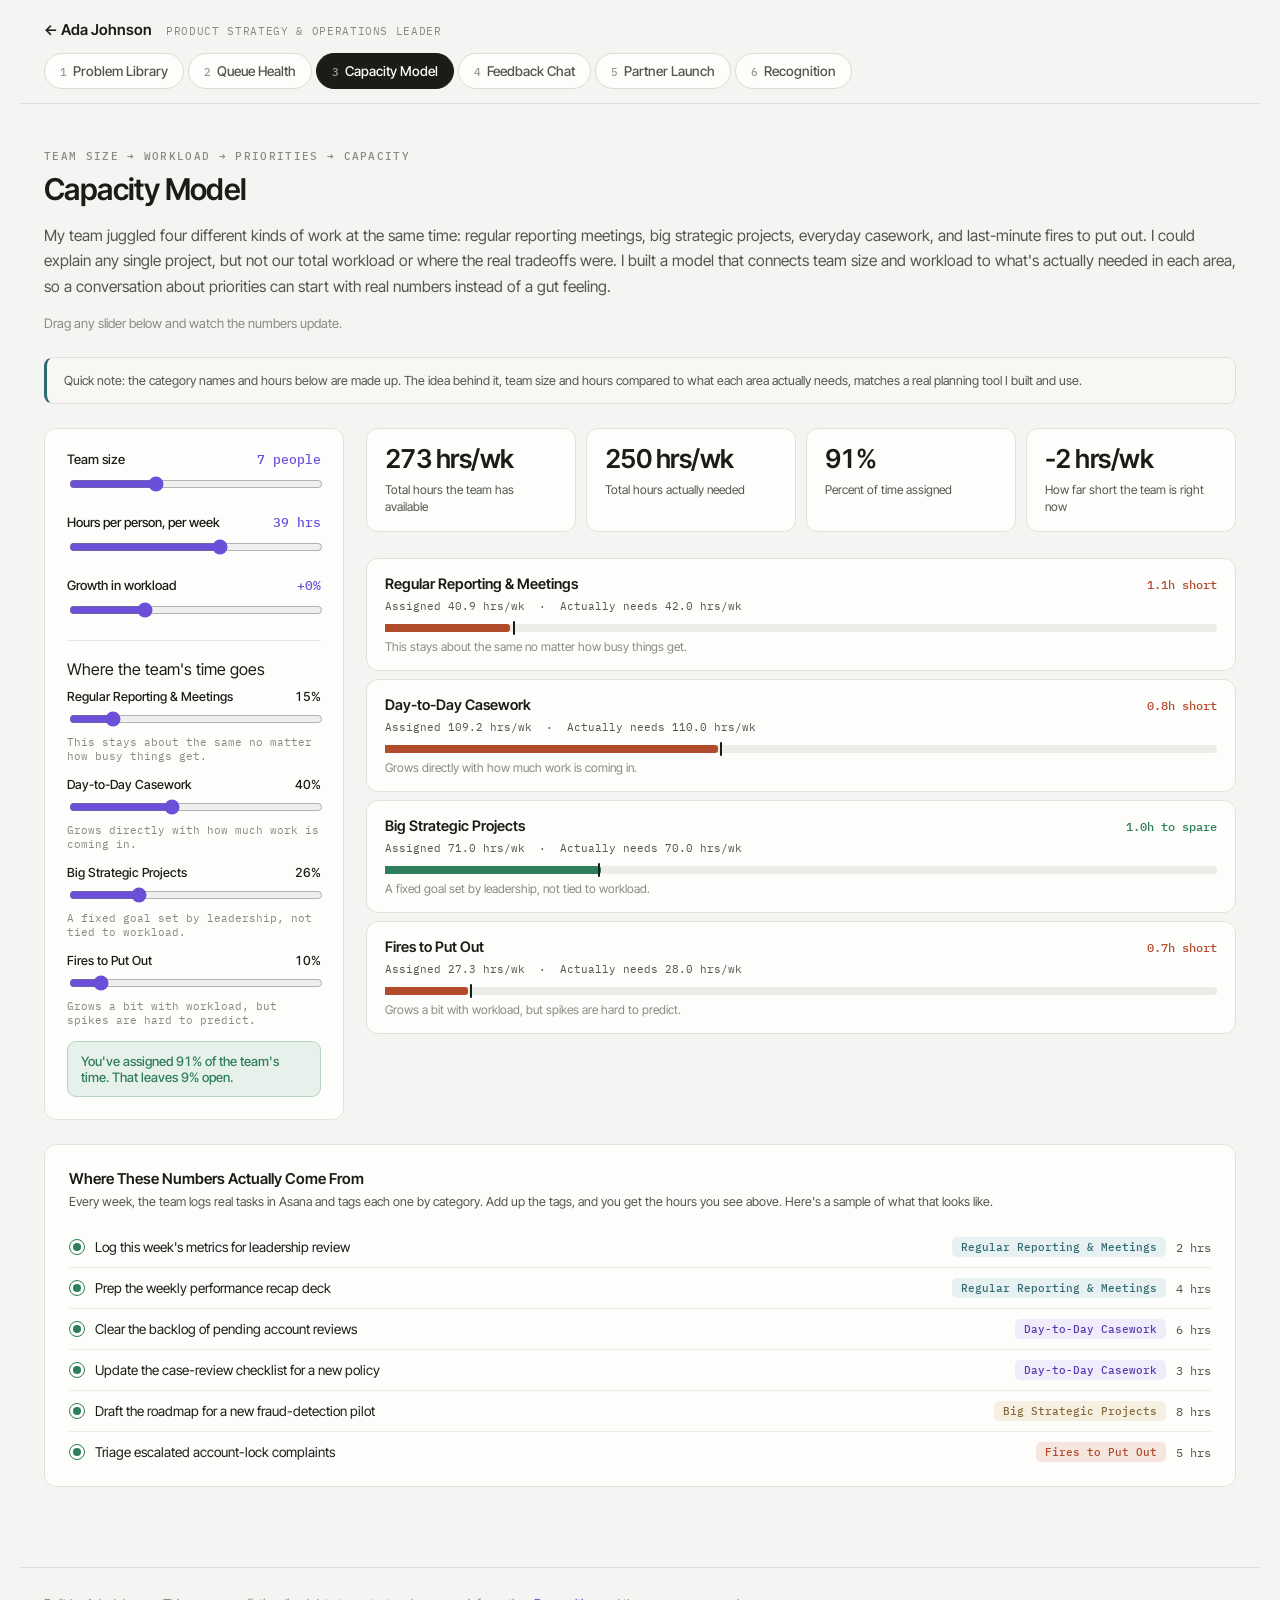
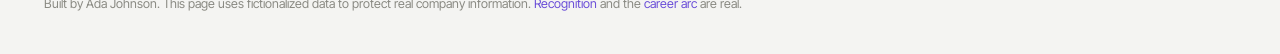
==== capacity-model.html @ f173f303 "Create capacity-model.html" ====
<!DOCTYPE html>
<html lang="en">
<head>
<meta charset="UTF-8" />
<meta name="viewport" content="width=device-width, initial-scale=1.0" />
<title>Ada Johnson: Capacity Model</title>
<link rel="stylesheet" href="css/styles.css" />
</head>
<body>

<div class="standalone-header">
  <a href="index.html" class="standalone-back">← Ada Johnson</a>
  <span class="standalone-role">Product Strategy &amp; Operations Leader</span>
</div>
<nav class="tabs">
  <a class="tab-btn" href="problem-library.html"><span class="tab-num">1</span>Problem Library</a>
  <a class="tab-btn" href="queue-health.html"><span class="tab-num">2</span>Queue Health</a>
  <a class="tab-btn active" href="capacity-model.html"><span class="tab-num">3</span>Capacity Model</a>
  <a class="tab-btn" href="feedback-chat.html"><span class="tab-num">4</span>Feedback Chat</a>
  <a class="tab-btn" href="partner-launch.html"><span class="tab-num">5</span>Partner Launch</a>
  <a class="tab-btn" href="recognition.html"><span class="tab-num">6</span>Recognition</a>
</nav>

<main>
  <section class="panel active" id="panel-capacity-model">
    <div class="panel-intro">
      <span class="label">Team Size → Workload → Priorities → Capacity</span>
      <h2>Capacity Model</h2>
      <p class="problem">
        My team juggled four different kinds of work at the same time: regular reporting meetings, big strategic
        projects, everyday casework, and last-minute fires to put out. I could explain any single project, but not
        our total workload or where the real tradeoffs were. I built a model that connects team size and workload
        to what's actually needed in each area, so a conversation about priorities can start with real numbers
        instead of a gut feeling.
      </p>
      <p class="hint">Drag any slider below and watch the numbers update.</p>
    </div>
    <div class="disclaimer">Quick note: the category names and hours below are made up. The idea behind it, team size and hours compared to what each area actually needs, matches a real planning tool I built and use.</div>

    <div class="cm-layout">
      <div class="cm-controls">
        <div class="slider-group">
          <label>Team size <span class="slider-val" id="cm-headcount-val"></span></label>
          <input type="range" id="cm-headcount" />
        </div>
        <div class="slider-group">
          <label>Hours per person, per week <span class="slider-val" id="cm-hours-val"></span></label>
          <input type="range" id="cm-hours" />
        </div>
        <div class="slider-group">
          <label>Growth in workload <span class="slider-val" id="cm-demand-val"></span></label>
          <input type="range" id="cm-demand" />
        </div>
        <hr style="border:none;border-top:1px solid var(--border);margin:18px 0;" />
        <div class="label" style="margin-bottom:10px;">Where the team's time goes</div>
        <div id="cm-allocation-sliders"></div>
        <div class="cm-alloc-sum" id="cm-alloc-sum"></div>
      </div>

      <div class="cm-results">
        <div class="stat-row" id="cm-stats"></div>
        <div class="cluster-list" id="cm-category-list"></div>
      </div>
    </div>

    <div class="cm-asana">
      <div class="cm-asana-title">Where These Numbers Actually Come From</div>
      <div class="cm-asana-sub">Every week, the team logs real tasks in Asana and tags each one by category. Add up the tags, and you get the hours you see above. Here's a sample of what that looks like.</div>
      <div id="cm-asana-list"></div>
    </div>
  </section>
</main>

<footer>
  Built by Ada Johnson. This page uses fictionalized data to protect real company information. <a href="recognition.html">Recognition</a> and the <a href="index.html">career arc</a> are real.
</footer>

<script src="data/capacity-model.js"></script>
<script src="js/capacity-model.js"></script>
</body>
</html>
---- css/styles.css ----
/* Ada Johnson portfolio — restyled to the "quiet system" aesthetic.
   Drop-in replacement for css/styles.css. Every existing class name is preserved,
   so index.html and all JS files work unchanged.
   One optional index.html edit: replace the Poppins <link> with nothing —
   fonts are imported below. */

@import url('https://fonts.googleapis.com/css2?family=Inter+Tight:wght@400;500;600;700&family=IBM+Plex+Mono:wght@400;500&display=swap');

:root {
  color-scheme: light;
  --bg:             #F4F4F2;
  --surface:        #FDFDFC;
  --text-primary:   #1B1B18;
  --text-secondary: #55554E;
  --text-muted:     #8A8A83;
  --gridline:       #EDEDE8;
  --baseline:       #C2C2B8;
  --border:         rgba(27,27,24,0.10);

  --primary:        #6B4FD8;
  --primary-dark:   #543DB0;
  --primary-tint:   #F0ECFC;
  --secondary:      #2F6B70;
  --secondary-tint: #E7F1F2;
  --accent:         #C7A96B;
  --accent-dark:    #85683A;
  --accent-tint:    #F6F0E3;

  --status-good:        #2E7D5B;
  --status-good-bg:     #E7F1EB;
  --status-warning:     #A9761C;
  --status-warning-bg:  #F7EEDC;
  --status-critical:    #B24B2C;
  --status-critical-bg: #F6E6DF;

  --radius: 12px;
  --radius-sm: 9px;
  --shadow: none;
  --shadow-hover: none;
  --card-border: 1px solid #E2E2DC;
  --font: 'Inter Tight', Helvetica, system-ui, -apple-system, "Segoe UI", sans-serif;
  --mono: 'IBM Plex Mono', ui-monospace, SFMono-Regular, Menlo, monospace;
}

* { box-sizing: border-box; }

html, body {
  margin: 0;
  padding: 0;
  font-family: var(--font);
  background: var(--bg);
  color: var(--text-primary);
  font-variant-numeric: tabular-nums;
  -webkit-font-smoothing: antialiased;
}

body { min-height: 100vh; }

a { color: var(--primary); text-decoration: none; }
a:hover { color: var(--primary-dark); text-decoration: underline; text-underline-offset: 3px; }

/* Shared label voice: small mono caps, used everywhere a "kicker" appears */
.hero .role-tag,
.philosophy-lead,
.panel-intro .label,
.build-story-label,
.build-phase-label,
.next-callout-label,
.highlight-card .company-tag,
.career-chapter-num,
.career-role-card .role-company,
.qh-signal-type {
  font-family: var(--mono);
  font-weight: 500;
  letter-spacing: 0.12em;
  text-transform: uppercase;
}

/* ---- Hero ---- */
.hero {
  max-width: 1240px;
  margin: 28px auto 0;
  padding: 0 24px;
}
.hero-inner {
  background: var(--surface);
  border: var(--card-border);
  border-radius: var(--radius);
  padding: 36px 40px 32px;
  text-align: left;
}
.hero h1 {
  font-size: 46px;
  font-weight: 600;
  margin: 0;
  letter-spacing: -0.03em;
  line-height: 1.04;
}
.hero .role-tag {
  font-size: 12px;
  color: var(--text-muted);
  margin: 0 0 14px;
  order: -1;
}
.hero .tagline {
  font-size: 22px;
  font-weight: 500;
  color: var(--text-primary);
  margin: 12px 0 18px;
  line-height: 1.35;
  letter-spacing: -0.01em;
  max-width: 26ch;
  text-wrap: pretty;
}
.hero-grid {
  display: grid;
  grid-template-columns: 1.15fr 1fr;
  gap: 44px;
  align-items: start;
  margin-top: 4px;
}
@media (max-width: 860px) {
  .hero-grid { grid-template-columns: 1fr; gap: 20px; }
}
.hero .about-me {
  font-size: 15px;
  color: var(--text-secondary);
  max-width: 74ch;
  margin: 0 0 13px;
  line-height: 1.6;
  text-wrap: pretty;
}
/* ---- Hero: feedback-loop chain ---- */
.loop-chain {
  display: flex;
  flex-wrap: wrap;
  align-items: center;
  gap: 8px;
  margin: 4px 0 20px;
}
.loop-step {
  font-family: var(--mono);
  font-size: 11.5px;
  letter-spacing: 0.02em;
  color: var(--text-secondary);
  background: var(--surface);
  border: 1px solid #DCDCD4;
  border-radius: 6px;
  padding: 7px 10px;
  white-space: nowrap;
}
.loop-arrow {
  color: var(--baseline);
  font-size: 13px;
  line-height: 1;
}

.hero .contact-line {
  font-size: 14px;
  font-weight: 500;
  margin: 6px 0 18px;
}
.hero .meta-line {
  font-size: 12.5px;
  color: var(--text-secondary);
  max-width: 82ch;
  margin: 14px 0 0;
  line-height: 1.55;
  background: #F7F7F4;
  border: 1px solid var(--border);
  border-left: 3px solid var(--secondary);
  border-radius: var(--radius-sm);
  padding: 14px 18px;
  text-align: left;
}

/* ---- Hero: what's next callout ---- */
.next-callout {
  max-width: 82ch;
  margin: 8px 0 20px;
  text-align: left;
  background: var(--primary-tint);
  border: 1px solid rgba(107,79,216,0.32);
  border-radius: var(--radius);
  padding: 20px 22px;
}
.next-callout-label {
  display: block;
  font-size: 10.5px;
  color: var(--primary-dark);
  background: none;
  padding: 0;
  border-radius: 0;
  margin-bottom: 12px;
}
.next-callout-headline {
  font-size: 18px;
  font-weight: 600;
  color: var(--text-primary);
  line-height: 1.4;
  margin-bottom: 10px;
  letter-spacing: -0.01em;
  text-wrap: pretty;
}
.next-callout .contact-line {
  display: flex;
  gap: 22px;
  margin: 16px 0 0;
  font-size: 14px;
  font-weight: 500;
}
.next-callout-body {
  font-size: 13.5px;
  color: var(--text-secondary);
  line-height: 1.55;
  margin: 0;
  text-wrap: pretty;
}

/* ---- Philosophy map ---- */
.philosophy-lead {
  text-align: left;
  font-size: 11.5px;
  color: var(--text-muted);
  max-width: 1240px;
  margin: 32px auto 18px;
  padding: 28px 24px 0;
  border-top: 1px solid var(--border);
}
.philosophy-map {
  max-width: 1240px;
  margin: 0 auto 28px;
  padding: 0 24px;
  display: flex;
  flex-wrap: wrap;
  align-items: stretch;
  justify-content: flex-start;
  gap: 10px;
}
.philosophy-map .pm-item {
  display: flex;
  flex-direction: column;
  align-items: flex-start;
  text-align: left;
  gap: 4px;
  min-width: 128px;
  flex: 1;
  background: var(--surface);
  border: var(--card-border);
  border-radius: var(--radius-sm);
  padding: 12px 14px;
}
.philosophy-map .pm-item strong {
  font-size: 13px;
  font-weight: 600;
  color: var(--text-primary);
  letter-spacing: -0.005em;
}
.philosophy-map .pm-tag {
  font-size: 12px;
  font-weight: 400;
  color: var(--text-secondary);
  margin-top: 0;
}
.philosophy-map .pm-arrow {
  display: flex;
  align-items: center;
  color: var(--baseline);
  font-size: 14px;
  padding: 0;
}
@media (max-width: 700px) {
  .philosophy-map .pm-arrow { display: none; }
  .philosophy-map { gap: 8px; }
}

/* ---- How this site was built ---- */
.build-story {
  max-width: 1240px;
  margin: 0 auto 28px;
  padding: 24px 28px 26px;
  background: var(--surface);
  border-radius: var(--radius);
  border: var(--card-border);
}
.section-divider {
  max-width: 1240px;
  margin: 8px auto 30px;
  border-top: 1px solid var(--border);
}
.build-story-label {
  font-size: 11px;
  color: var(--text-muted);
  margin-bottom: 8px;
}
.build-story-title {
  font-size: 20px;
  font-weight: 600;
  letter-spacing: -0.015em;
  margin: 0 0 10px;
}
.build-story-body {
  font-size: 13.5px;
  color: var(--text-secondary);
  line-height: 1.55;
  max-width: none;
  margin: 0 0 10px;
  text-wrap: pretty;
}
.build-phase-label {
  font-size: 10px;
  color: var(--primary-dark);
  margin: 16px 0 7px;
}
.build-steps {
  display: grid;
  grid-template-columns: repeat(3, 1fr);
  gap: 8px;
  border: 1px solid rgba(107,79,216,0.30);
  background: var(--primary-tint);
  border-radius: var(--radius-sm);
  padding: 8px;
}
/* second band (automated pipeline) reads teal */
.build-steps:has(.build-step.automated) {
  border-color: rgba(47,107,112,0.32);
  background: var(--secondary-tint);
}
.build-step {
  background: var(--surface);
  border: 1px solid rgba(107,79,216,0.22);
  border-radius: 7px;
  padding: 10px 12px;
  display: flex;
  flex-direction: column;
  gap: 2px;
}
.build-step.automated { border-color: rgba(47,107,112,0.26); }
.build-step-num {
  font-family: var(--mono);
  font-size: 9.5px;
  font-weight: 500;
  color: var(--primary);
  margin-bottom: 0;
}
.build-step.automated .build-step-num { color: var(--secondary); }
.build-step-title {
  font-size: 13px;
  font-weight: 600;
  margin-bottom: 0;
}
.build-step-desc {
  font-size: 11.5px;
  color: var(--text-secondary);
  line-height: 1.45;
}
.build-source-link {
  display: inline-flex;
  align-items: center;
  gap: 6px;
  margin-top: 16px;
  font-family: var(--mono);
  font-size: 12px;
  font-weight: 500;
  color: var(--primary);
  background: none;
  padding: 0;
  border-radius: 0;
}
.build-source-link:hover { color: var(--primary-dark); text-decoration: underline; text-underline-offset: 3px; background: none; }
@media (max-width: 700px) {
  .build-steps { grid-template-columns: 1fr; }
}

/* ---- Nav ---- */
.tabs {
  position: sticky;
  top: 0;
  z-index: 10;
  display: flex;
  gap: 4px;
  justify-content: flex-start;
  flex-wrap: wrap;
  max-width: 1240px;
  margin: 0 auto;
  background: var(--bg);
  padding: 14px 24px;
  border-bottom: 1px solid var(--border);
}
.tab-btn {
  font-family: var(--font);
  font-size: 13.5px;
  font-weight: 500;
  padding: 9px 15px;
  border-radius: 999px;
  border: 1px solid #DCDCD4;
  background: var(--surface);
  color: var(--text-secondary);
  cursor: pointer;
  transition: border-color 0.12s, color 0.12s, background 0.12s;
}
.tab-btn:hover { color: var(--text-primary); border-color: var(--baseline); }
.tab-btn.active {
  background: var(--text-primary);
  border-color: var(--text-primary);
  color: var(--surface);
}
.tab-btn .tab-num {
  display: inline-block;
  font-family: var(--mono);
  font-size: 10.5px;
  opacity: 0.6;
  margin-right: 6px;
}

/* ---- Main / panels ---- */
main {
  max-width: 1240px;
  margin: 0 auto;
  padding: 40px 24px 80px;
}
.panel { display: none; }
.panel.active { display: block; animation: fadein 0.2s ease; }
@keyframes fadein { from { opacity: 0; } to { opacity: 1; } }

.panel-intro { margin-bottom: 26px; }
.panel-intro h2 {
  font-size: 30px;
  font-weight: 600;
  letter-spacing: -0.02em;
  margin: 0 0 10px;
}
.panel-intro .problem {
  color: var(--text-secondary);
  font-size: 15.5px;
  line-height: 1.65;
  max-width: none;
  text-wrap: pretty;
}
.panel-intro .hint {
  color: var(--text-muted);
  font-size: 13px;
  margin-top: 10px;
  font-weight: 400;
}
.panel-intro .label {
  display: inline-block;
  font-size: 11px;
  color: var(--text-muted);
  margin-bottom: 8px;
}

.disclaimer {
  font-size: 12.5px;
  color: var(--text-secondary);
  background: #F7F7F4;
  border: 1px solid var(--border);
  border-left: 3px solid var(--secondary);
  border-radius: var(--radius-sm);
  padding: 13px 17px;
  margin-bottom: 24px;
  line-height: 1.55;
}

/* ---- Stat tiles ---- */
.stat-row {
  display: grid;
  grid-template-columns: repeat(auto-fit, minmax(150px, 1fr));
  gap: 10px;
  margin-bottom: 26px;
}
.stat-tile {
  background: var(--surface);
  border: var(--card-border);
  border-radius: var(--radius);
  padding: 16px 18px;
}
.stat-tile .value {
  font-size: 26px;
  font-weight: 600;
  line-height: 1.1;
  letter-spacing: -0.02em;
  color: var(--text-primary);
}
.stat-tile .label {
  font-size: 12px;
  font-weight: 400;
  color: var(--text-secondary);
  margin-top: 7px;
  line-height: 1.45;
}

/* ---- Badges ---- */
.badge {
  display: inline-block;
  font-family: var(--mono);
  font-size: 10.5px;
  font-weight: 500;
  padding: 3px 8px;
  border-radius: 5px;
  line-height: 1.6;
}
.badge-p0 { background: var(--status-critical-bg); color: var(--status-critical); }
.badge-p1 { background: var(--status-warning-bg); color: var(--status-warning); }
.badge-p2 { background: var(--gridline); color: var(--text-secondary); }
.badge-cross { background: var(--secondary-tint); color: var(--secondary); }
.badge-quickwin { background: var(--status-good-bg); color: var(--status-good); }
.domain-tag {
  display: inline-block;
  font-size: 11px;
  font-weight: 400;
  color: var(--text-secondary);
  background: var(--bg);
  border: 1px solid var(--border);
  border-radius: 5px;
  padding: 2px 7px;
  margin: 1px 2px 0 0;
}

/* ---- Filters ---- */
.filter-row {
  display: flex;
  flex-wrap: wrap;
  gap: 8px;
  margin-bottom: 16px;
  align-items: center;
}
.filter-row select, .filter-row input[type="text"] {
  font-family: var(--font);
  font-size: 13px;
  font-weight: 400;
  padding: 8px 12px;
  border-radius: var(--radius-sm);
  border: 1px solid #DCDCD4;
  background: var(--surface);
  color: var(--text-primary);
}
.filter-row .count-note {
  font-family: var(--mono);
  font-size: 11.5px;
  color: var(--text-muted);
  margin-left: auto;
  font-weight: 400;
}
.chip-toggle {
  font-family: var(--mono);
  font-size: 11.5px;
  font-weight: 400;
  padding: 8px 13px;
  border-radius: 999px;
  border: 1px solid #DCDCD4;
  background: var(--surface);
  color: var(--text-secondary);
  cursor: pointer;
  transition: border-color 0.12s, color 0.12s, background 0.12s;
}
.chip-toggle:hover { border-color: var(--baseline); color: var(--text-primary); }
.chip-toggle.active {
  background: var(--primary-tint);
  border-color: rgba(107,79,216,0.45);
  color: var(--primary-dark);
}

/* ---- Cluster list ---- */
.cluster-list { display: flex; flex-direction: column; gap: 8px; }
.cluster-row {
  background: var(--surface);
  border: var(--card-border);
  border-radius: var(--radius);
  padding: 15px 17px;
  cursor: pointer;
  transition: border-color 0.15s;
}
.cluster-row:hover { border-color: var(--baseline); }
.cluster-row.expanded { border-color: rgba(107,79,216,0.4); }
.cluster-row .row-top {
  display: flex;
  align-items: baseline;
  gap: 10px;
  justify-content: space-between;
}
.cluster-row .title { font-size: 15px; font-weight: 500; flex: 1; text-wrap: pretty; }
.cluster-row .count {
  font-family: var(--mono);
  font-size: 12px;
  color: var(--text-muted);
  white-space: nowrap;
  font-weight: 400;
}
.cluster-row .row-meta { margin-top: 9px; display: flex; align-items: center; gap: 6px; flex-wrap: wrap; }
.cluster-row .quote {
  margin-top: 12px;
  font-size: 13.5px;
  font-style: normal;
  color: var(--text-secondary);
  border-left: 2px solid var(--accent);
  padding-left: 12px;
  line-height: 1.6;
  display: none;
}
.cluster-row.expanded .quote { display: block; }
.cluster-row .impact-line {
  margin-top: 9px;
  font-size: 12.5px;
  color: var(--status-good);
  font-weight: 500;
}

/* ---- Bar viz ---- */
.bar-track {
  background: var(--gridline);
  border-radius: 3px;
  height: 6px;
  overflow: hidden;
  margin-top: 10px;
}
.bar-fill { height: 100%; border-radius: 0 3px 3px 0; }

/* ---- Q&A widget ---- */
.qa-box {
  background: var(--surface);
  border: var(--card-border);
  border-radius: var(--radius);
  padding: 26px 28px;
  margin-top: 30px;
}
.qa-box h3 { margin: 0 0 6px; font-size: 19px; font-weight: 600; letter-spacing: -0.015em; }
.qa-box .qa-sub { font-size: 13.5px; color: var(--text-secondary); margin: 0 0 16px; line-height: 1.6; }
.qa-suggestions { display: flex; flex-wrap: wrap; gap: 8px; margin-bottom: 14px; }
.qa-suggestions button {
  font-family: var(--font);
  font-size: 12.5px;
  font-weight: 400;
  padding: 8px 14px;
  border-radius: 999px;
  border: 1px solid rgba(47,107,112,0.28);
  background: var(--secondary-tint);
  color: var(--secondary);
  cursor: pointer;
  transition: border-color 0.12s;
}
.qa-suggestions button:hover { border-color: var(--secondary); }
.qa-input-row { display: flex; gap: 8px; }
.qa-input-row input {
  flex: 1;
  font-family: var(--font);
  font-size: 14px;
  padding: 11px 15px;
  border-radius: var(--radius-sm);
  border: 1px solid #DCDCD4;
  background: var(--bg);
  color: var(--text-primary);
}
.qa-input-row input:focus { outline: none; border-color: var(--primary); }
.qa-input-row button {
  font-family: var(--font);
  font-size: 14px;
  font-weight: 500;
  padding: 11px 22px;
  border-radius: var(--radius-sm);
  border: 1px solid var(--text-primary);
  background: var(--text-primary);
  color: var(--surface);
  cursor: pointer;
  transition: background 0.12s;
}
.qa-input-row button:hover { background: #000; }
.qa-answer {
  margin-top: 18px;
  padding-top: 18px;
  border-top: 1px solid var(--border);
  font-size: 14px;
  line-height: 1.65;
}
.qa-answer .qa-question-echo {
  font-family: var(--mono);
  font-size: 11.5px;
  color: var(--text-muted);
  margin-bottom: 10px;
  font-weight: 400;
}
.qa-answer ol, .qa-answer ul { margin: 8px 0; padding-left: 20px; }
.qa-answer li { margin-bottom: 6px; }

/* ---- Coming soon ---- */
.coming-soon { text-align: center; padding: 60px 20px; color: var(--text-muted); }

/* ---- Sliders (Capacity Model) ---- */
.slider-group { margin-bottom: 18px; }
.slider-group label { display: flex; justify-content: space-between; font-size: 13px; font-weight: 500; margin-bottom: 7px; }
.slider-group input[type="range"] { width: 100%; accent-color: var(--primary); }
.slider-group .slider-val { font-family: var(--mono); font-size: 12.5px; color: var(--primary); font-weight: 500; }

footer {
  max-width: 1240px;
  margin: 0 auto;
  text-align: left;
  padding: 26px 24px 40px;
  border-top: 1px solid var(--border);
  font-size: 12.5px;
  color: var(--text-muted);
  font-weight: 400;
  line-height: 1.6;
}

/* ---- Queue Health Monitor ---- */
.qh-grid {
  display: grid;
  grid-template-columns: repeat(3, 1fr);
  gap: 10px;
  margin-bottom: 22px;
}
@media (max-width: 900px) { .qh-grid { grid-template-columns: repeat(2, 1fr); } }
@media (max-width: 560px) { .qh-grid { grid-template-columns: 1fr; } }
.qh-card {
  background: var(--surface);
  border-radius: var(--radius);
  padding: 14px 16px;
  cursor: pointer;
  transition: border-color 0.15s;
  border: var(--card-border);
}
.qh-card:hover { border-color: var(--baseline); }
.qh-card.selected { border-color: rgba(107,79,216,0.5); background: var(--primary-tint); }
.qh-card .qh-name { font-size: 13.5px; font-weight: 600; margin-bottom: 8px; }
.qh-card .qh-sla-row { display: flex; align-items: baseline; gap: 7px; }
.qh-card .qh-sla-value { font-size: 22px; font-weight: 600; letter-spacing: -0.02em; }
.qh-card .qh-trend { font-family: var(--mono); font-size: 10.5px; font-weight: 500; }
.qh-card .qh-trend.up { color: var(--status-good); }
.qh-card .qh-trend.down { color: var(--status-critical); }
.qh-status-pill {
  display: inline-flex;
  align-items: center;
  gap: 5px;
  font-family: var(--mono);
  font-size: 10px;
  font-weight: 500;
  padding: 3px 8px;
  border-radius: 5px;
  margin-top: 8px;
}
.qh-status-pill .dot { width: 5px; height: 5px; border-radius: 50%; }
.qh-status-pill.good { background: var(--status-good-bg); color: var(--status-good); }
.qh-status-pill.good .dot { background: var(--status-good); }
.qh-status-pill.warning { background: var(--status-warning-bg); color: var(--status-warning); }
.qh-status-pill.warning .dot { background: var(--status-warning); }
.qh-status-pill.critical { background: var(--status-critical-bg); color: var(--status-critical); }
.qh-status-pill.critical .dot { background: var(--status-critical); }
.qh-card .qh-sub-metrics { font-size: 11.5px; color: var(--text-secondary); margin-top: 8px; line-height: 1.45; }

.qh-detail {
  background: var(--surface);
  border: var(--card-border);
  border-radius: var(--radius);
  padding: 26px 28px;
}
.qh-detail-header {
  display: flex;
  justify-content: space-between;
  align-items: center;
  flex-wrap: wrap;
  gap: 10px;
  margin-bottom: 8px;
}
.qh-detail-header h3 { margin: 0; font-size: 19px; font-weight: 600; letter-spacing: -0.015em; }
.qh-goal-note {
  font-family: var(--mono);
  font-size: 11.5px;
  font-weight: 400;
  color: var(--secondary);
  background: var(--secondary-tint);
  display: inline-block;
  padding: 5px 11px;
  border-radius: 6px;
  margin-bottom: 16px;
}
.qh-metric-tabs { display: flex; gap: 6px; flex-wrap: wrap; }
.qh-metric-tabs button {
  font-family: var(--font);
  font-size: 12px;
  font-weight: 500;
  padding: 7px 13px;
  border-radius: 999px;
  border: 1px solid #DCDCD4;
  background: var(--surface);
  color: var(--text-secondary);
  cursor: pointer;
}
.qh-metric-tabs button:hover { border-color: var(--baseline); color: var(--text-primary); }
.qh-metric-tabs button.active {
  background: var(--text-primary);
  border-color: var(--text-primary);
  color: var(--surface);
}

.qh-chart-wrap { position: relative; }
.qh-tooltip {
  position: absolute;
  pointer-events: none;
  background: var(--text-primary);
  color: var(--surface);
  font-family: var(--mono);
  font-size: 11.5px;
  font-weight: 400;
  padding: 6px 9px;
  border-radius: 6px;
  transform: translate(-50%, -110%);
  white-space: nowrap;
  opacity: 0;
  transition: opacity 0.1s;
  z-index: 5;
}
.qh-legend-note { font-family: var(--mono); font-size: 11px; color: var(--text-muted); margin-top: 12px; }

/* ---- Queue Health: signal feed ---- */
.qh-signals {
  margin-top: 24px;
  padding-top: 20px;
  border-top: 1px solid var(--border);
}
.qh-signals-title { font-size: 15px; font-weight: 600; margin-bottom: 4px; }
.qh-signals-sub { font-size: 12.5px; color: var(--text-secondary); margin-bottom: 16px; line-height: 1.55; }
.qh-signal-row { display: flex; gap: 12px; align-items: flex-start; padding: 11px 0; border-bottom: 1px solid var(--gridline); }
.qh-signal-row:last-child { border-bottom: none; padding-bottom: 0; }
.qh-signal-icon {
  width: 30px; height: 30px; border-radius: 8px;
  display: flex; align-items: center; justify-content: center;
  font-size: 14px; flex-shrink: 0;
}
.qh-signal-icon.launch { background: var(--secondary-tint); }
.qh-signal-icon.incident { background: var(--status-critical-bg); }
.qh-signal-icon.issue { background: var(--status-warning-bg); }
.qh-signal-icon.opportunity { background: var(--status-good-bg); }
.qh-signal-type { font-size: 10.5px; color: var(--text-muted); }
.qh-signal-title { font-size: 14px; font-weight: 500; margin-top: 3px; }
.qh-signal-meta { font-size: 12.5px; color: var(--text-secondary); margin-top: 3px; }

/* ---- Capacity Model ---- */
.cm-layout {
  display: grid;
  grid-template-columns: 300px 1fr;
  gap: 22px;
  align-items: start;
}
@media (max-width: 800px) { .cm-layout { grid-template-columns: 1fr; } }
.cm-controls {
  background: var(--surface);
  border: var(--card-border);
  border-radius: var(--radius);
  padding: 22px;
  position: sticky;
  top: 76px;
}
.cm-alloc-row { margin-bottom: 14px; }
.cm-alloc-row label { display: flex; justify-content: space-between; font-size: 12.5px; font-weight: 500; margin-bottom: 5px; }
.cm-alloc-row input[type="range"] { accent-color: var(--primary); width: 100%; }
.cm-alloc-row .cm-alloc-note { font-family: var(--mono); font-size: 10.5px; color: var(--text-muted); margin-top: 4px; }
.cm-alloc-sum {
  margin-top: 12px;
  font-size: 13px;
  font-weight: 500;
  padding: 11px 13px;
  border-radius: var(--radius-sm);
  background: #F7F7F4;
  border: 1px solid var(--border);
}
.cm-alloc-sum.over { color: var(--status-critical); background: var(--status-critical-bg); border-color: rgba(178,75,44,0.25); }
.cm-alloc-sum.ok { color: var(--status-good); background: var(--status-good-bg); border-color: rgba(46,125,91,0.25); }

.cm-cat-row {
  background: var(--surface);
  border: var(--card-border);
  border-radius: var(--radius);
  padding: 16px 18px;
  cursor: default;
}
.cm-cat-row .row-top { display: flex; justify-content: space-between; align-items: baseline; gap: 10px; }
.cm-cat-row .title { font-size: 14.5px; font-weight: 600; }
.cm-cat-row .gap-label { font-family: var(--mono); font-size: 12px; font-weight: 500; white-space: nowrap; }
.cm-cat-row .gap-label.surplus { color: var(--status-good); }
.cm-cat-row .gap-label.shortfall { color: var(--status-critical); }
.cm-cat-row .cm-note { font-size: 12px; color: var(--text-muted); margin-top: 7px; }
.cm-bar-track {
  position: relative;
  background: var(--gridline);
  border-radius: 3px;
  height: 8px;
  margin-top: 11px;
  overflow: visible;
}
.cm-bar-fill { height: 100%; border-radius: 0 3px 3px 0; }
.cm-bar-marker {
  position: absolute;
  top: -3px;
  bottom: -3px;
  width: 2px;
  border-radius: 2px;
  background: var(--text-primary);
}
.cm-bar-legend { font-family: var(--mono); font-size: 10.5px; color: var(--text-secondary); margin-top: 7px; font-weight: 400; }

/* ---- Capacity Model: source-of-numbers feed ---- */
.cm-asana {
  margin-top: 24px;
  background: var(--surface);
  border: var(--card-border);
  border-radius: var(--radius);
  padding: 24px;
}
.cm-asana-title { font-size: 15px; font-weight: 600; margin-bottom: 4px; }
.cm-asana-sub { font-size: 12.5px; color: var(--text-secondary); margin-bottom: 16px; line-height: 1.55; }
.cm-task-row { display: flex; align-items: center; gap: 10px; padding: 10px 0; border-bottom: 1px solid var(--gridline); }
.cm-task-row:last-child { border-bottom: none; padding-bottom: 0; }
.cm-task-check {
  width: 16px; height: 16px; border-radius: 50%;
  border: 1.5px solid var(--status-good);
  flex-shrink: 0; position: relative;
}
.cm-task-check::after {
  content: ""; position: absolute; inset: 3px;
  border-radius: 50%; background: var(--status-good);
}
.cm-task-name { flex: 1; font-size: 13.5px; font-weight: 400; }
.cm-task-tag { font-family: var(--mono); font-size: 10.5px; font-weight: 500; padding: 3px 9px; border-radius: 5px; white-space: nowrap; }
.cm-task-tag.secondary { background: var(--secondary-tint); color: var(--secondary); }
.cm-task-tag.primary { background: var(--primary-tint); color: var(--primary-dark); }
.cm-task-tag.accent { background: var(--accent-tint); color: var(--accent-dark); }
.cm-task-tag.critical { background: var(--status-critical-bg); color: var(--status-critical); }
.cm-task-hours { font-family: var(--mono); font-size: 11.5px; font-weight: 400; color: var(--text-secondary); white-space: nowrap; }

/* ---- Frontline Feedback Chat ---- */
.chat-window {
  background: var(--surface);
  border: var(--card-border);
  border-radius: var(--radius);
  padding: 20px;
  min-height: 220px;
  max-height: 480px;
  overflow-y: auto;
  display: flex;
  flex-direction: column;
  gap: 14px;
  margin-bottom: 12px;
}
.msg { max-width: 78%; line-height: 1.6; font-size: 14px; }
.msg .msg-sender { font-family: var(--mono); font-size: 10.5px; font-weight: 400; text-transform: uppercase; letter-spacing: 0.1em; color: var(--text-muted); margin-bottom: 5px; }
.msg.user { align-self: flex-end; text-align: right; }
.msg.user .msg-bubble { background: var(--primary-tint); border: 1px solid rgba(107,79,216,0.28); color: var(--text-primary); border-radius: 12px 12px 4px 12px; padding: 11px 15px; display: inline-block; text-align: left; }
.msg.bot { align-self: flex-start; }
.msg.bot .msg-bubble { background: #F7F7F4; border: 1px solid var(--border); border-radius: 12px 12px 12px 4px; padding: 11px 15px; }
.msg.bot .msg-bubble ul, .msg.bot .msg-bubble ol { margin: 6px 0; padding-left: 18px; }
.msg.bot .msg-bubble li { margin-bottom: 5px; }

/* ---- Recognition ---- */
.quote-grid { display:grid; grid-template-columns:repeat(auto-fit,minmax(300px,1fr)); gap:12px; margin-bottom:36px; }
.quote-card { background:var(--surface); border:var(--card-border); border-radius:var(--radius); padding:20px 22px; display:flex; flex-direction:column; gap:16px; }
.quote-card .quote-text { font-size:14.5px; line-height:1.65; color:var(--text-primary); text-wrap: pretty; }
.quote-card .quote-text::before { content:"\201C"; color:var(--accent); font-size:26px; font-weight:600; line-height:0; margin-right:3px; vertical-align:-8px; }
.quote-meta { display:flex; gap:8px; align-items:center; margin-top:auto; }
.quote-role-badge { font-family:var(--mono); font-size:10.5px; font-weight:500; padding:3px 8px; border-radius:5px; }
.quote-role-badge.manager { background:var(--accent-tint); color:var(--accent-dark); }
.quote-role-badge.peer { background:var(--secondary-tint); color:var(--secondary); }
.quote-role-badge.direct-report { background:var(--primary-tint); color:var(--primary-dark); }
.quote-year-badge { font-family:var(--mono); font-size:10.5px; font-weight:400; color:var(--text-muted); }
.recognition-highlights-title { font-size:18px; font-weight:600; letter-spacing:-0.015em; margin:8px 0 16px; }
.highlight-grid { display:grid; grid-template-columns:repeat(auto-fit,minmax(250px,1fr)); gap:12px; }
.highlight-card { background:var(--surface); border:var(--card-border); border-radius:var(--radius); padding:22px; }
.highlight-card .company-tag { font-size:10.5px; color:var(--text-muted); margin-bottom:10px; }
.highlight-card .metric { font-size:22px; font-weight:600; letter-spacing:-0.02em; color:var(--text-primary); margin-bottom:8px; }
.highlight-card .h-title { font-size:14px; font-weight:600; margin-bottom:7px; }
.highlight-card .detail { font-size:12.5px; color:var(--text-secondary); line-height:1.55; }
.tldr-title { font-size:20px; font-weight:600; letter-spacing:-0.015em; margin:4px 0 4px; }
.tldr-sub { font-size:13.5px; color:var(--text-secondary); margin-bottom:16px; }
.superpower-grid { display:grid; grid-template-columns:repeat(5,1fr); gap:10px; margin-bottom:36px; }
.superpower-card {
  background:var(--secondary-tint);
  border:1px solid rgba(47,107,112,0.3);
  color:var(--text-primary);
  border-radius:var(--radius);
  padding:18px;
  display:flex; flex-direction:column; gap:9px;
}
.superpower-card .sp-title { font-size:14.5px; font-weight:600; line-height:1.35; letter-spacing:-0.01em; }
.superpower-card .sp-desc { font-size:12px; line-height:1.5; color:var(--text-secondary); opacity:1; }
.superpower-card .sp-evidence { display:flex; flex-wrap:wrap; gap:4px; }
.superpower-card .sp-tag { font-family:var(--mono); font-size:9.5px; font-weight:400; padding:2px 6px; border-radius:4px; background:rgba(47,107,112,0.12); color:var(--secondary); white-space: nowrap; }
.superpower-card .sp-quote { font-size:12.5px; font-style:normal; line-height:1.55; color:var(--text-secondary); border-left:2px solid rgba(47,107,112,0.4); padding-left:10px; margin-top:4px; display:none; }
.superpower-card .sp-quote-meta { font-family:var(--mono); font-size:10px; color:var(--text-muted); margin-top:4px; }
@media (max-width:1100px) { .superpower-grid { grid-template-columns:repeat(3,1fr); } .superpower-card .sp-quote { display: block; } }
@media (max-width:540px) { .superpower-grid { grid-template-columns:1fr; } }

/* ---- Career Arc ---- */
.career-narrative {
  max-width:1140px;
  margin-bottom:40px;
  columns:2;
  column-gap:52px;
}
.career-narrative p { font-size:15.5px; line-height:1.7; color:var(--text-secondary); margin:0 0 16px; text-wrap: pretty; break-inside: avoid; }
.career-narrative p:first-child {
  column-span:all;
  font-weight:500;
  color:var(--text-primary);
  font-size:19px;
  line-height:1.5;
  max-width:86ch;
  margin-bottom:24px;
}
@media (max-width:860px) { .career-narrative { columns:1; } }
.career-chapter { margin-bottom:40px; }
.career-chapter-header { border-left:2px solid var(--baseline); padding-left:16px; margin-bottom:18px; }
.career-chapter-header.primary { border-left-color:var(--primary); }
.career-chapter-header.secondary { border-left-color:var(--secondary); }
.career-chapter-header.accent { border-left-color:var(--accent); }
.career-chapter-num { font-size:10.5px; color:var(--text-muted); }
.career-chapter-header h3 { font-size:22px; font-weight:600; letter-spacing:-0.02em; margin:6px 0 5px; }
.career-theme { font-size:13.5px; color:var(--text-secondary); font-style:normal; margin:0; }
.career-role-grid { display:grid; gap:10px; }
@media (max-width:900px) { .career-role-grid { grid-template-columns:repeat(3,1fr) !important; } }
@media (max-width:620px) { .career-role-grid { grid-template-columns:repeat(2,1fr) !important; } }
@media (max-width:420px) { .career-role-grid { grid-template-columns:1fr !important; } }
.career-role-card { background:var(--surface); border:var(--card-border); border-radius:var(--radius); padding:18px 20px; display:flex; flex-direction:column; gap:8px; min-width:0; }
.career-role-card .role-company { font-size:10.5px; color:var(--text-muted); }
.career-role-card .role-title { font-size:15px; font-weight:600; line-height:1.35; letter-spacing:-0.01em; }
.career-role-card .role-dates { font-family:var(--mono); font-size:11px; font-weight:400; color:var(--text-muted); }
.career-role-card .role-scope { font-size:13px; color:var(--text-secondary); line-height:1.55; border-left:2px solid var(--accent); padding-left:11px; }
.career-role-card .role-quote { font-size:12.5px; font-style:normal; color:var(--text-secondary); border-left:2px solid rgba(107,79,216,0.5); padding-left:11px; line-height:1.55; }
.career-role-card .role-note { font-family:var(--mono); font-size:10.5px; font-weight:400; color:var(--status-good); line-height:1.45; }
/* ===== MOBILE RESPONSIVENESS FIXES (added 2026-08-14) =====
   Audited at 375x812, 390x844, 768x1024, 1440x900 in Chromium via Playwright,
   checking document.documentElement.scrollWidth vs clientWidth on all 6 tabs,
   plus a visual pass for clipped/overlapping content and touch target size.
   Two real bugs were found and are fixed below; everything else audited clean. */

/* ---- FIX 1: Capacity Model "Where These Numbers Actually Come From" task
   feed (.cm-task-row) caused horizontal page overflow at 375px and 390px
   (confirmed: documentElement.scrollWidth 400/400 vs clientWidth 375/390).
   Root cause: .cm-task-tag and .cm-task-hours are white-space:nowrap flex
   siblings of .cm-task-name (flex:1). Long tag labels like "Regular
   Reporting & Meetings" can't shrink or wrap, so once check-icon + name's
   minimum content + nowrap tag + nowrap hours exceed the row's width, the
   row (and the whole page) overflows horizontally. Not reproducible at
   768px/1440px because there's enough width for the nowrap tag to fit. */
@media (max-width: 600px) {
  .cm-task-row {
    flex-wrap: wrap;
    row-gap: 6px;
  }
  .cm-task-check {
    order: 1;
  }
  .cm-task-name {
    order: 2;
    flex: 1 1 calc(100% - 26px); /* leave room for the check icon + its gap on line 1 */
    min-width: 0;
  }
  .cm-task-tag {
    order: 3;
    white-space: normal;
    text-align: left;
  }
  .cm-task-hours {
    order: 4;
    margin-left: auto;
  }
}

/* ---- FIX 2: Capacity Model sidebar (.cm-controls) gets hidden underneath
   the sticky tab bar on narrow screens. .cm-controls uses
   `position: sticky; top: 76px`, a value tuned for the single-row desktop
   nav (~63px tall). At 375-390px the 6 tabs wrap onto 3 rows, so #tabs is
   ~142px tall; once .cm-controls' sticky point engages, its top 66px
   (142 - 76) render underneath the nav (z-index: 10) and are visually
   clipped. Confirmed by scrolling the Capacity Model panel at 375/390: the
   first slider ("Team size") is completely hidden behind the tab bar.
   Sticky-while-stacked also isn't useful once .cm-layout is a single column
   (existing breakpoint below, max-width: 800px), so the simplest correct
   fix is to turn sticky off at the same breakpoint rather than chase the
   nav's variable wrapped height. */
@media (max-width: 800px) {
  .cm-controls {
    position: static;
    top: auto;
  }
}

/* ---- Minor touch-target improvement: .tab-btn measured ~35px tall, under
   the ~44px minimum recommended touch target size. Not an overflow bug and
   not mobile-exclusive (same padding at every breakpoint), but worth
   tightening up now that the nav is being touched on a phone/thumb rather
   than clicked with a mouse. Scoped to small screens only so the compact
   desktop nav is untouched. */
@media (max-width: 480px) {
  .tab-btn {
    padding: 12px 15px;
  }
}
.standalone-header {
  max-width: 1240px;
  margin: 0 auto;
  padding: 20px 24px 0;
  display: flex;
  align-items: baseline;
  gap: 14px;
  flex-wrap: wrap;
}
.standalone-back {
  font-size: 15px;
  font-weight: 600;
  color: var(--text-primary);
}
.standalone-back:hover { color: var(--primary); text-decoration: none; }
.standalone-role {
  font-family: var(--mono);
  font-size: 11px;
  color: var(--text-muted);
  letter-spacing: 0.06em;
  text-transform: uppercase;
}
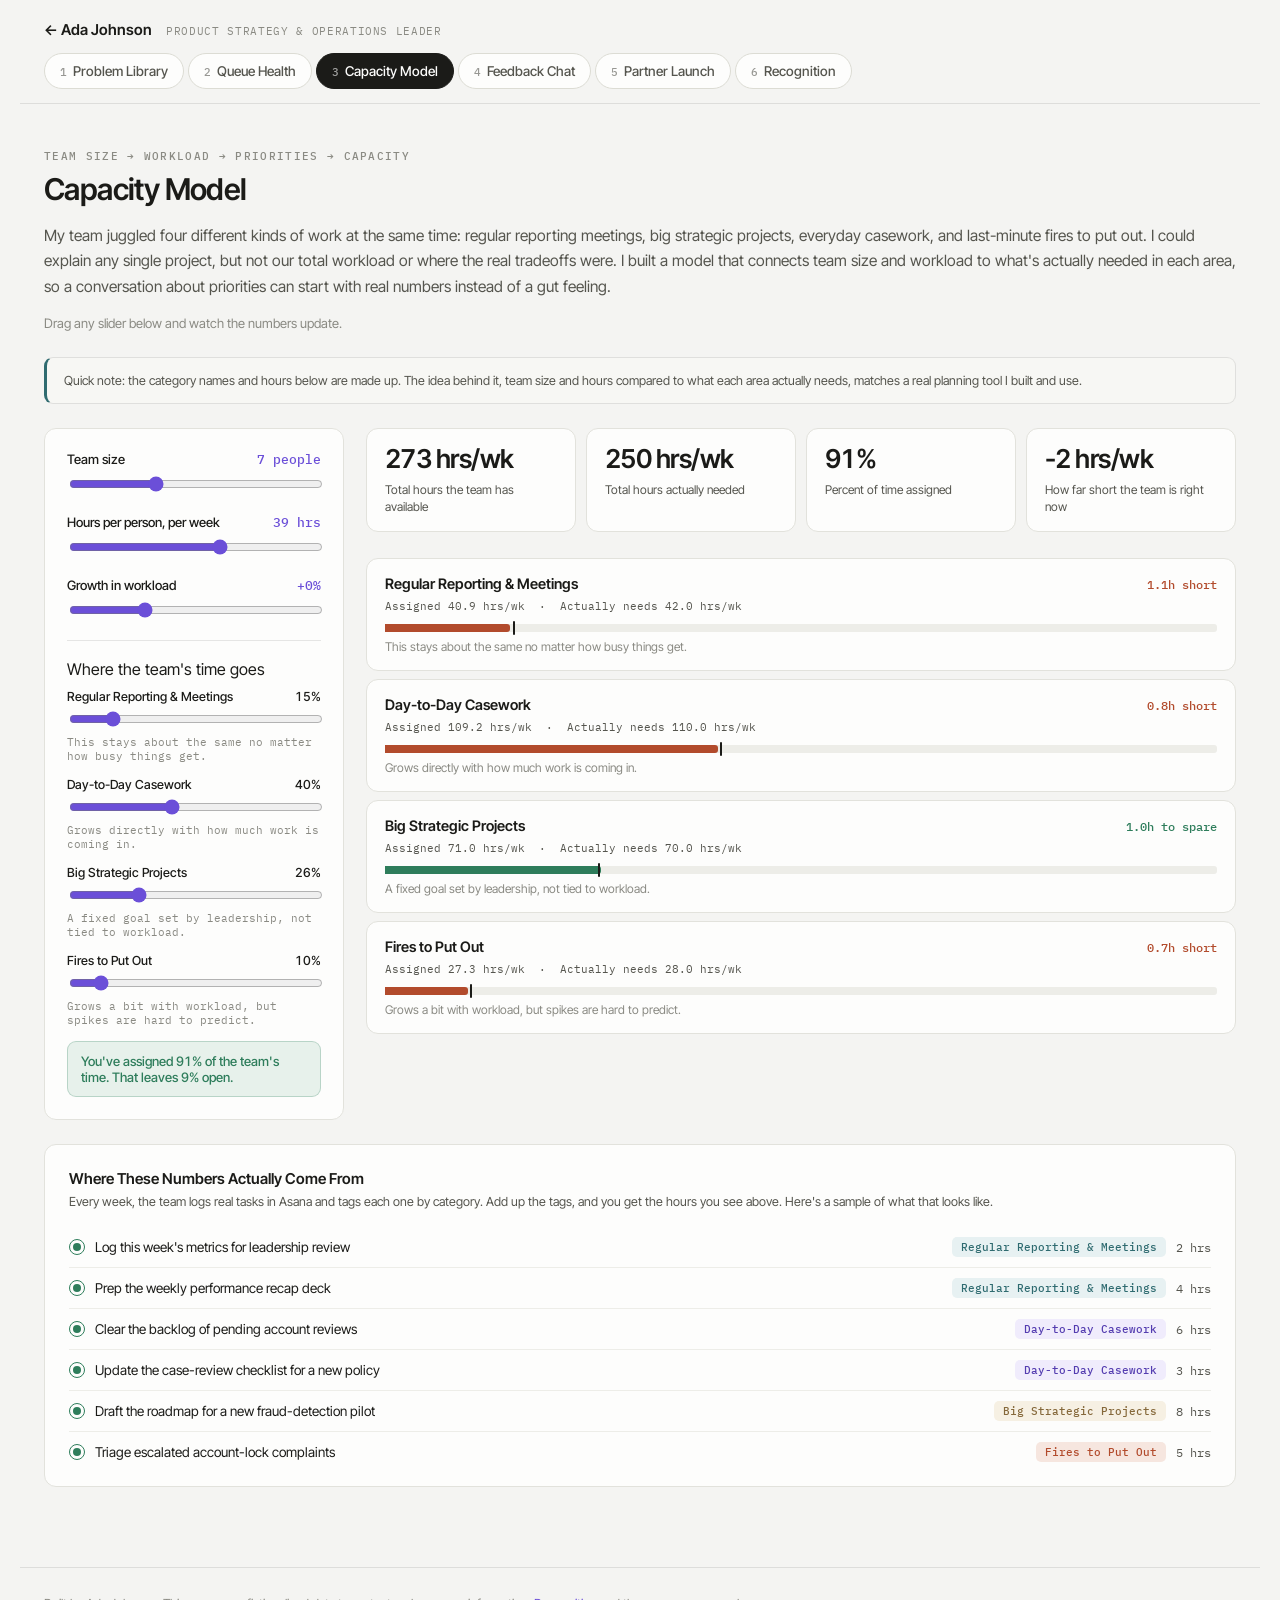
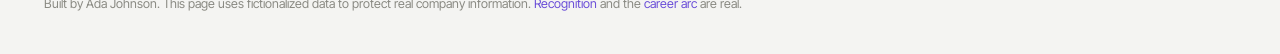
==== commit 409aed85: "Install and configure Vercel Web Analytics ## Vercel Web Analytics Implementation  Successfully impl" ====
--- a/capacity-model.html
+++ b/capacity-model.html
@@ -5,6 +5,7 @@
 <meta name="viewport" content="width=device-width, initial-scale=1.0" />
 <title>Ada Johnson: Capacity Model</title>
 <link rel="stylesheet" href="css/styles.css" />
+<script defer src="https://cdn.vercel-insights.com/v1/script.js"></script>
 </head>
 <body>
 
--- a/css/styles.css
+++ b/css/styles.css
@@ -90,7 +90,7 @@
   text-align: left;
 }
 .hero h1 {
-  font-size: 46px;
+  font-size: 54px;
   font-weight: 600;
   margin: 0;
   letter-spacing: -0.03em;
@@ -1117,3 +1117,42 @@
   letter-spacing: 0.06em;
   text-transform: uppercase;
 }
+.hero-identity {
+  display: flex;
+  align-items: center;
+  gap: 20px;
+  margin-bottom: 4px;
+}
+.hero-photo {
+  width: 84px;
+  height: 84px;
+  border-radius: 50%;
+  object-fit: cover;
+  border: 1px solid var(--border);
+  flex-shrink: 0;
+}
+.hero .role-tag {
+  font-weight: 400;
+  letter-spacing: 0.04em;
+  color: #BFBFB6;
+}
+@media (max-width: 600px) {
+  .hero-identity {
+    flex-direction: column;
+    align-items: flex-start;
+    gap: 14px;
+  }
+  .hero-photo {
+    width: 64px;
+    height: 64px;
+  }
+  .hero h1 {
+    font-size: 36px;
+  }
+  .hero .role-tag {
+    font-size: 10.5px;
+  }
+}
+.quote-role-badge.external-partner { background: var(--accent-tint); color: var(--accent-dark); }
+.quote-role-badge.mentor { background: var(--secondary-tint); color: var(--secondary); }
+.quote-role-badge.senior-leader { background: var(--primary-tint); color: var(--primary-dark); }
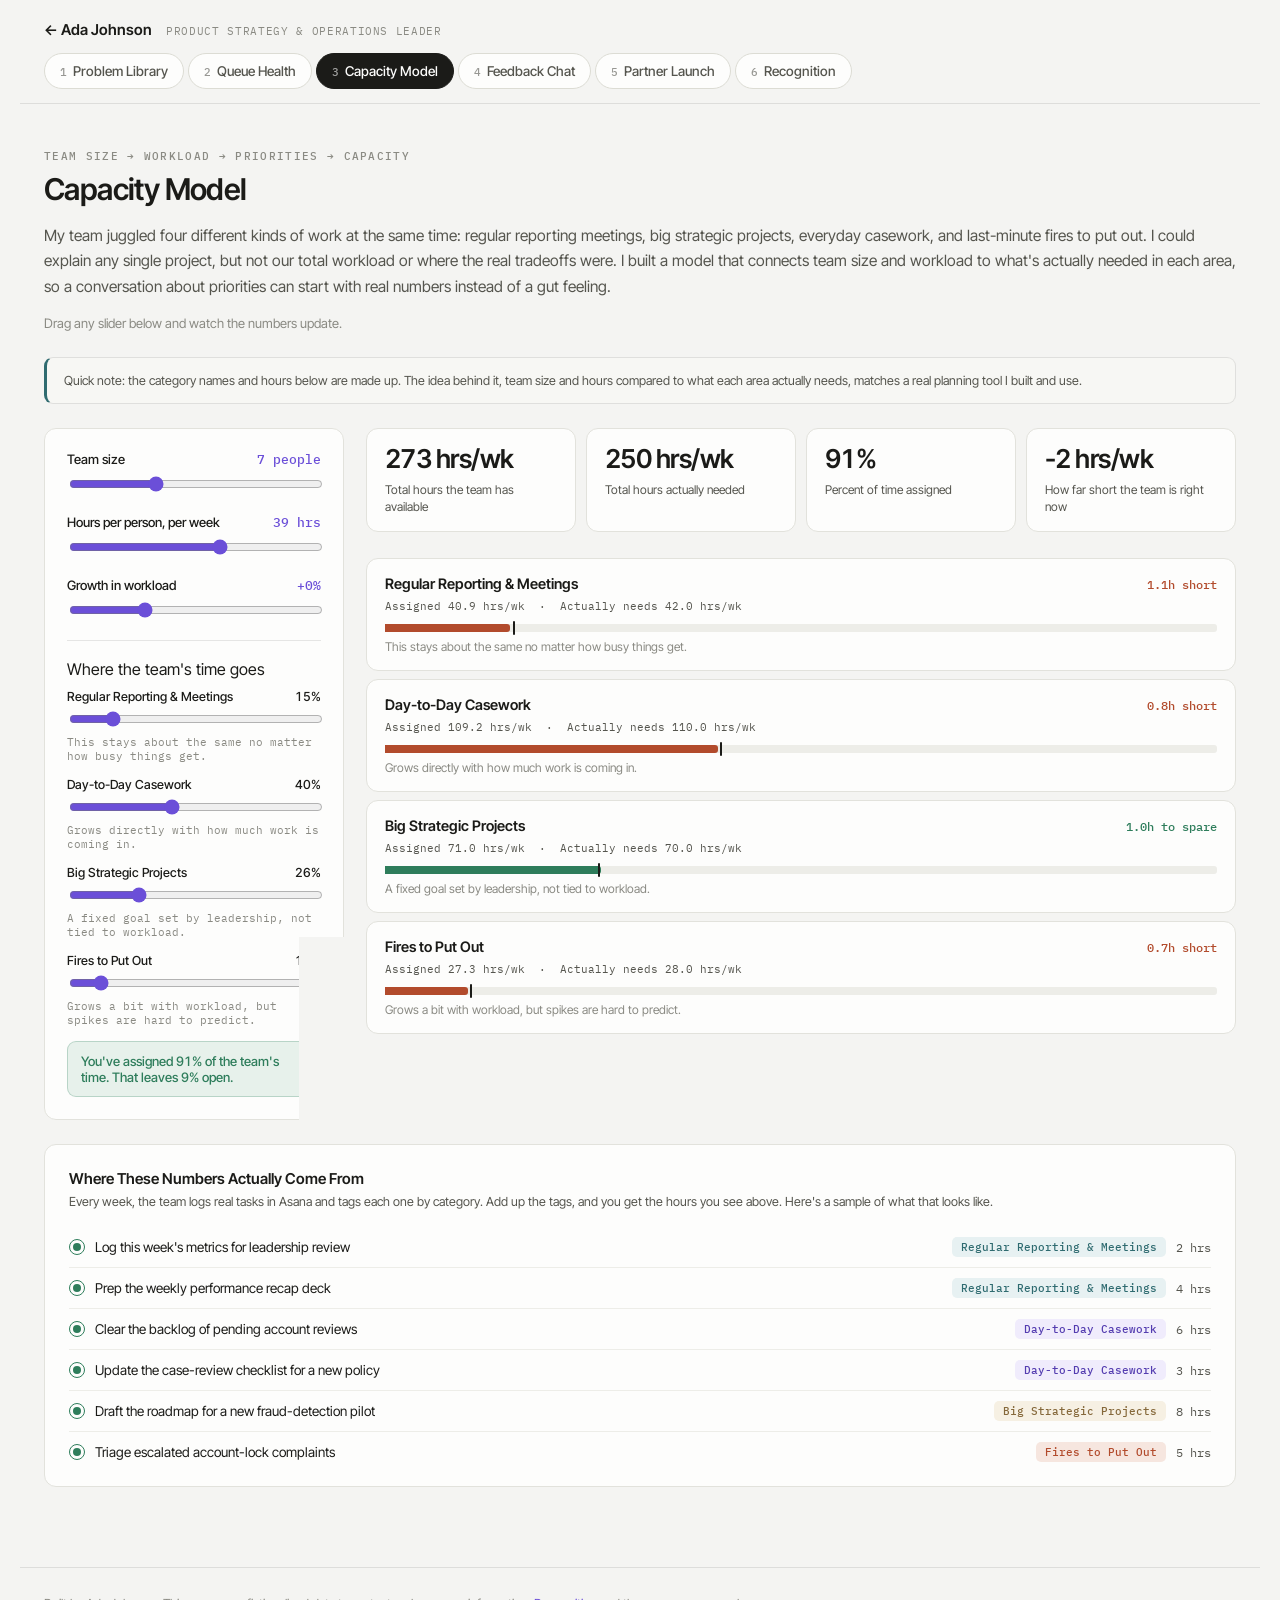
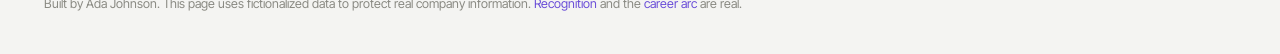
==== commit 6b248d6e: "Update capacity-model.html" ====
--- a/capacity-model.html
+++ b/capacity-model.html
@@ -4,8 +4,9 @@
 <meta charset="UTF-8" />
 <meta name="viewport" content="width=device-width, initial-scale=1.0" />
 <title>Ada Johnson: Capacity Model</title>
+<script>window.va = window.va || function () { (window.vaq = window.vaq || []).push(arguments); };</script>
+<script defer src="/_vercel/insights/script.js"></script>
 <link rel="stylesheet" href="css/styles.css" />
-<script defer src="https://cdn.vercel-insights.com/v1/script.js"></script>
 </head>
 <body>
 
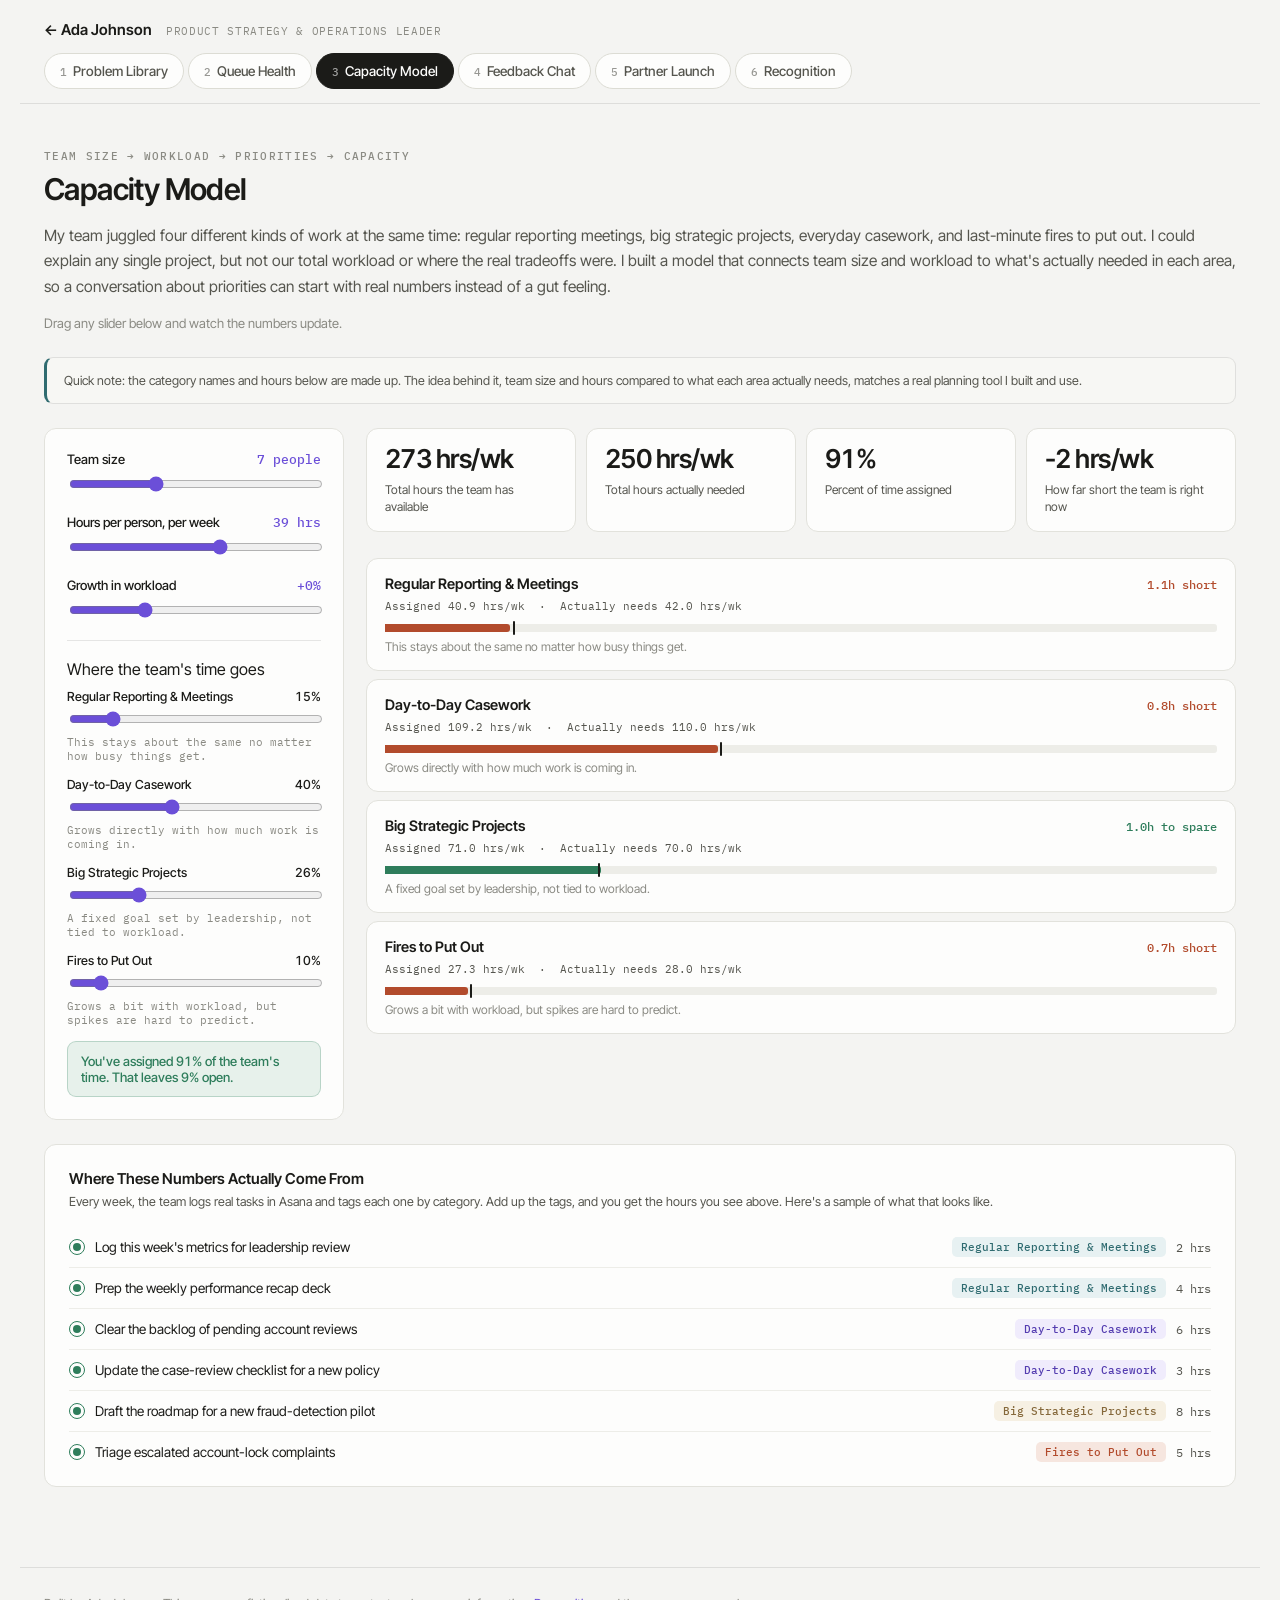
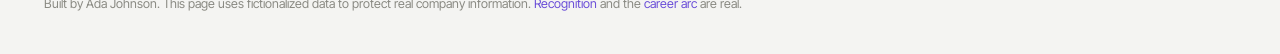
==== commit ddd9d4ff: "Update capacity-model.html" ====
--- a/capacity-model.html
+++ b/capacity-model.html
@@ -7,6 +7,8 @@
 <script>window.va = window.va || function () { (window.vaq = window.vaq || []).push(arguments); };</script>
 <script defer src="/_vercel/insights/script.js"></script>
 <link rel="stylesheet" href="css/styles.css" />
+<link rel="manifest" href="/manifest.json" />
+<meta name="theme-color" content="#6B4FD8" />
 </head>
 <body>
 
@@ -79,5 +81,6 @@
 
 <script src="data/capacity-model.js"></script>
 <script src="js/capacity-model.js"></script>
+<script src="js/pwa-register.js"></script>
 </body>
 </html>
--- a/css/styles.css
+++ b/css/styles.css
@@ -1156,3 +1156,67 @@
 .quote-role-badge.external-partner { background: var(--accent-tint); color: var(--accent-dark); }
 .quote-role-badge.mentor { background: var(--secondary-tint); color: var(--secondary); }
 .quote-role-badge.senior-leader { background: var(--primary-tint); color: var(--primary-dark); }
+.philosophy-band {
+  background: #E4DCFA;
+  border-top: 1px solid rgba(107,79,216,0.35);
+  border-bottom: 1px solid rgba(107,79,216,0.35);
+  padding-bottom: 6px;
+}
+.philosophy-band {
+  background: var(--primary-tint);
+  border-top: 1px solid rgba(107,79,216,0.25);
+  border-bottom: 1px solid rgba(107,79,216,0.25);
+  padding-bottom: 6px;
+}
+.philosophy-band .philosophy-lead {
+  border-top: none;
+  margin-top: 0;
+  padding-top: 28px;
+  color: var(--primary-dark);
+}
+.highlight-band {
+  max-width: 1240px;
+  margin: 28px auto 32px;
+  padding: 0 24px;
+}
+.highlight-label {
+  font-family: var(--mono);
+  font-size: 11.5px;
+  letter-spacing: 0.12em;
+  text-transform: uppercase;
+  color: var(--text-muted);
+  margin: 0 0 14px;
+}
+.highlight-grid-big {
+  display: grid;
+  grid-template-columns: repeat(auto-fit, minmax(150px, 1fr));
+  gap: 10px;
+}
+.highlight-tile {
+  background: var(--surface);
+  border: var(--card-border);
+  border-radius: var(--radius);
+  padding: 14px 16px;
+}
+.highlight-tile .h-value {
+  font-size: 28px;
+  font-weight: 700;
+  letter-spacing: -0.02em;
+  color: var(--primary);
+  line-height: 1.05;
+  margin-bottom: 6px;
+}
+.highlight-tile .h-label {
+  font-size: 12px;
+  color: var(--text-secondary);
+  line-height: 1.4;
+}
+@media (max-width: 700px) {
+  .highlight-grid-big {
+    grid-template-columns: repeat(2, 1fr);
+    gap: 8px;
+  }
+  .highlight-tile { padding: 12px 12px; }
+  .highlight-tile .h-value { font-size: 24px; margin-bottom: 4px; }
+  .highlight-tile .h-label { font-size: 11px; }
+}
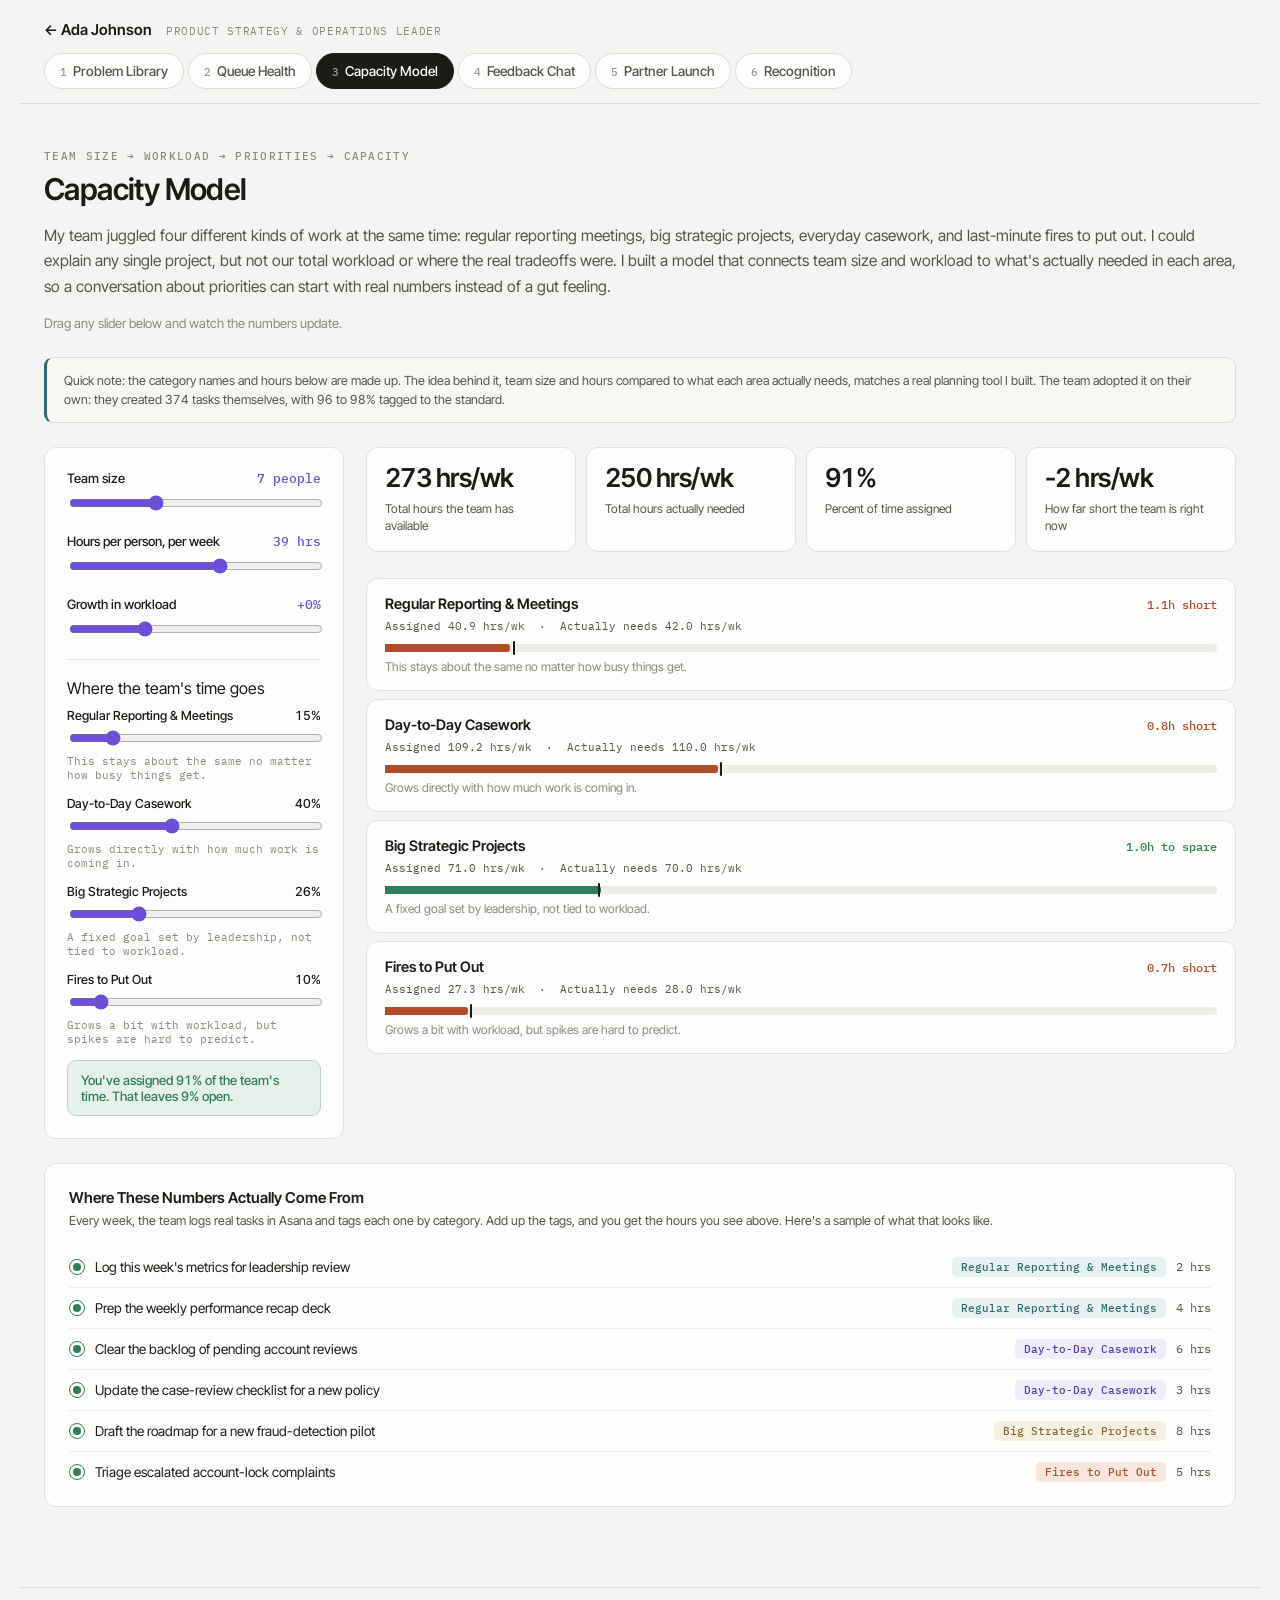
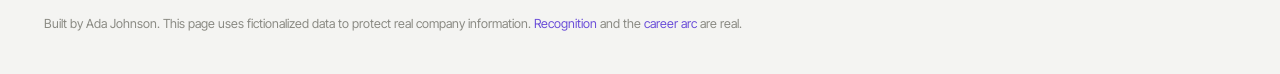
==== commit 75547cf2: "Update resume and portfolio claims to match audited 2026 impact data" ====
--- a/capacity-model.html
+++ b/capacity-model.html
@@ -39,7 +39,7 @@
       </p>
       <p class="hint">Drag any slider below and watch the numbers update.</p>
     </div>
-    <div class="disclaimer">Quick note: the category names and hours below are made up. The idea behind it, team size and hours compared to what each area actually needs, matches a real planning tool I built and use.</div>
+    <div class="disclaimer">Quick note: the category names and hours below are made up. The idea behind it, team size and hours compared to what each area actually needs, matches a real planning tool I built. The team adopted it on their own: they created 374 tasks themselves, with 96 to 98% tagged to the standard.</div>
 
     <div class="cm-layout">
       <div class="cm-controls">
--- a/css/styles.css
+++ b/css/styles.css
@@ -160,11 +160,16 @@
   font-weight: 500;
   margin: 6px 0 18px;
 }
-.hero .meta-line {
+.meta-line-wrap {
+  max-width: 1240px;
+  margin: 0 auto 28px;
+  padding: 0 24px;
+}
+.meta-line {
   font-size: 12.5px;
   color: var(--text-secondary);
   max-width: 82ch;
-  margin: 14px 0 0;
+  margin: 0;
   line-height: 1.55;
   background: #F7F7F4;
   border: 1px solid var(--border);
@@ -173,7 +178,6 @@
   padding: 14px 18px;
   text-align: left;
 }
-
 /* ---- Hero: what's next callout ---- */
 .next-callout {
   max-width: 82ch;
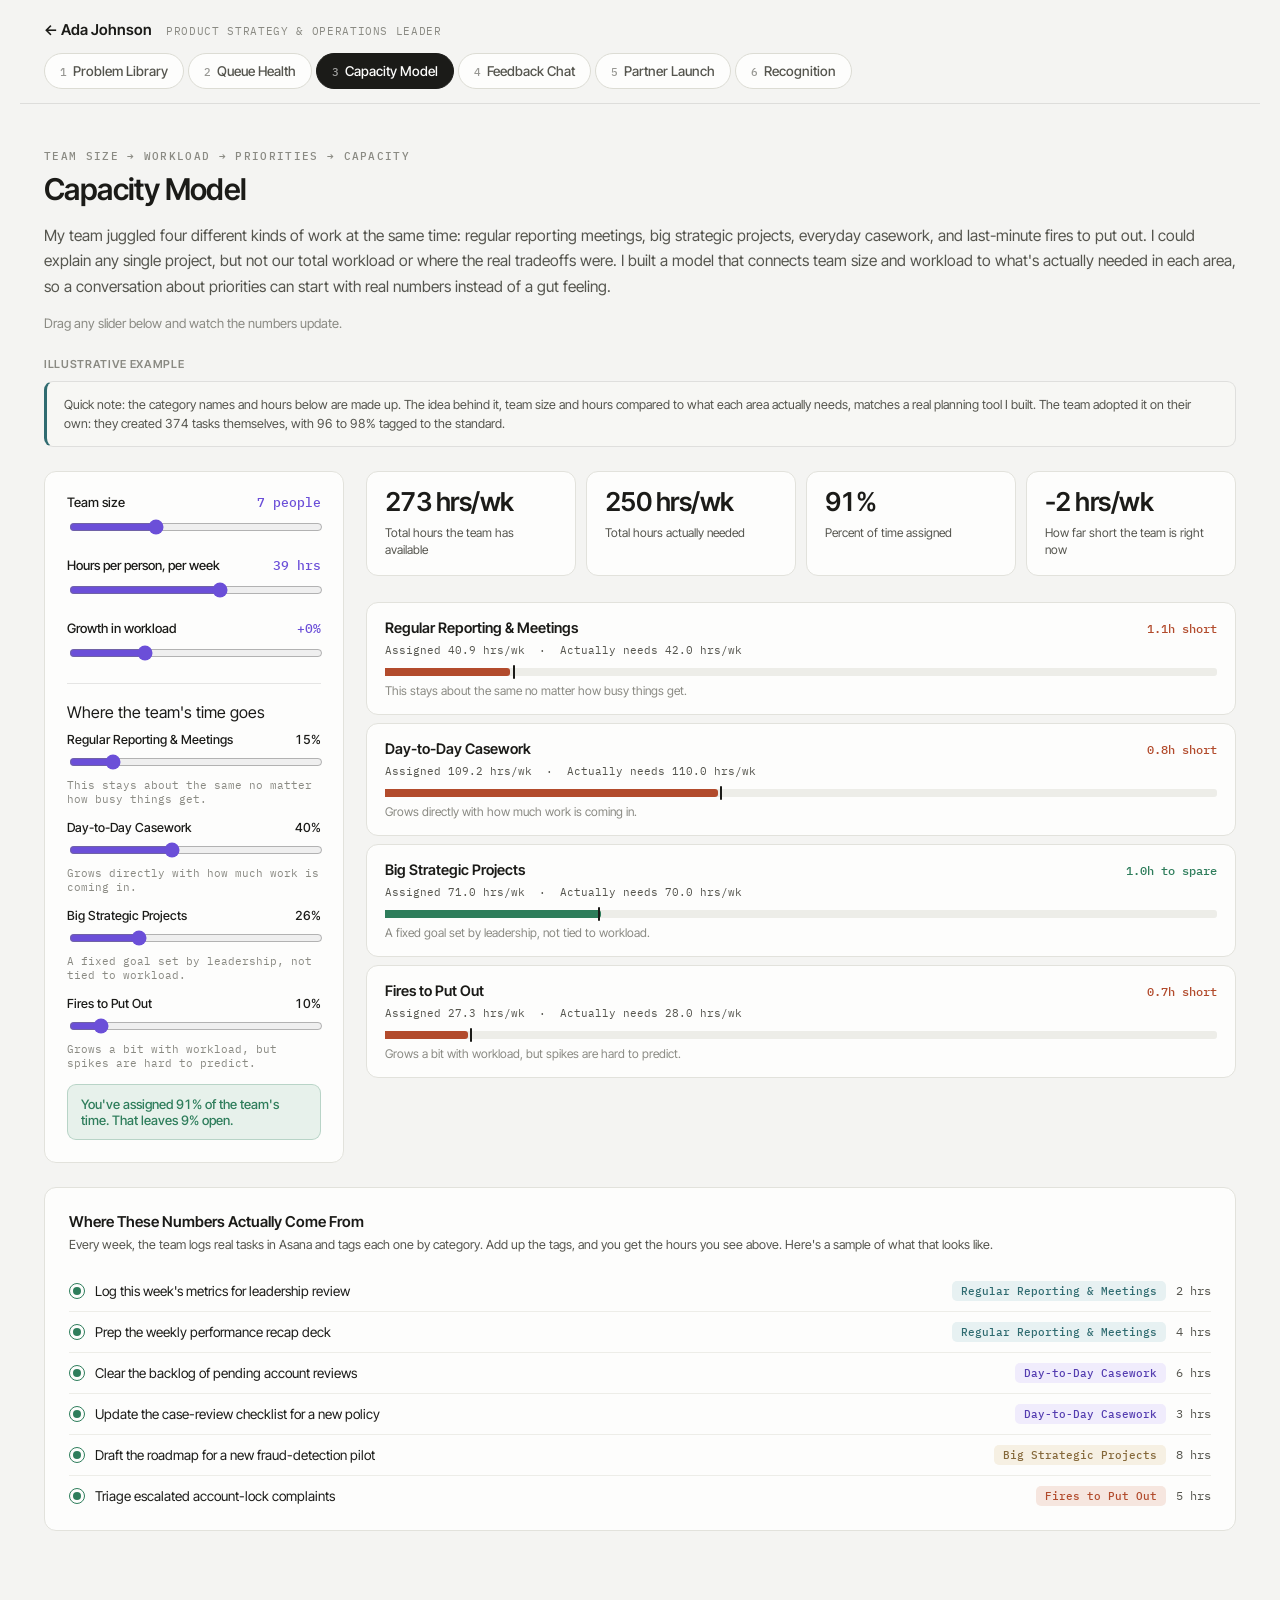
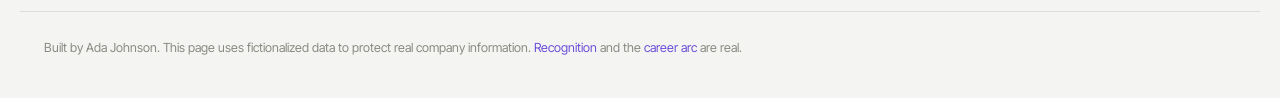
==== commit e27cb73d: "Real headline results, illustrative labels, fix 72% stat" ====
--- a/capacity-model.html
+++ b/capacity-model.html
@@ -39,6 +39,7 @@
       </p>
       <p class="hint">Drag any slider below and watch the numbers update.</p>
     </div>
+    <div class="section-tag">Illustrative example</div>
     <div class="disclaimer">Quick note: the category names and hours below are made up. The idea behind it, team size and hours compared to what each area actually needs, matches a real planning tool I built. The team adopted it on their own: they created 374 tasks themselves, with 96 to 98% tagged to the standard.</div>
 
     <div class="cm-layout">
--- a/css/styles.css
+++ b/css/styles.css
@@ -464,6 +464,20 @@
   padding: 13px 17px;
   margin-bottom: 24px;
   line-height: 1.55;
+}
+
+.philosophy-note {
+  font-size: 12.5px;
+  color: var(--text-muted);
+  margin: -4px 0 14px;
+}
+.section-tag {
+  font-size: 11px;
+  font-weight: 600;
+  letter-spacing: 0.06em;
+  text-transform: uppercase;
+  color: var(--text-muted);
+  margin: 0 0 10px;
 }
 
 /* ---- Stat tiles ---- */
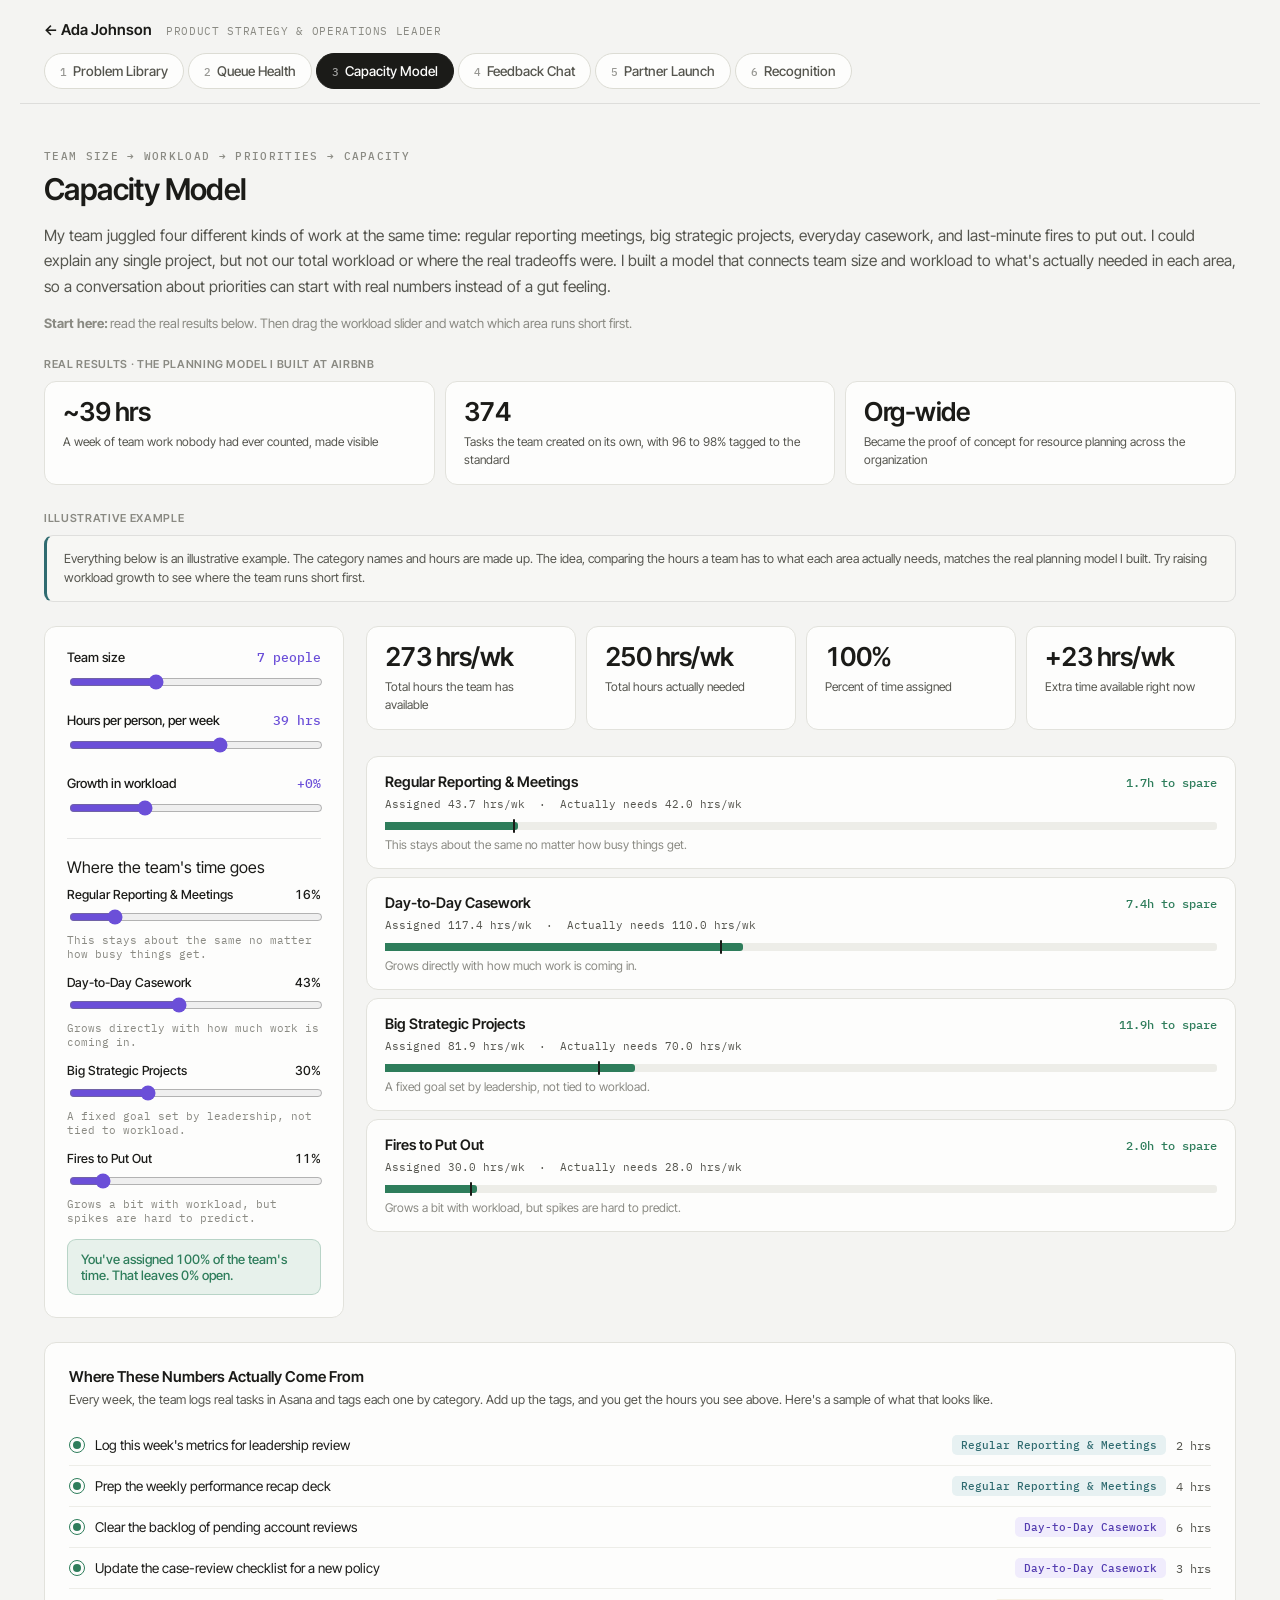
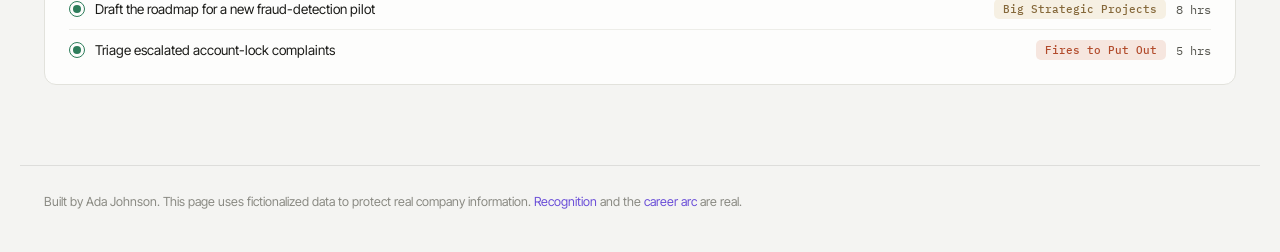
==== commit 182ee960: "Partner Launch, Capacity Model, Feedback Chat: lead with real results Partner Launch leads with docu" ====
--- a/capacity-model.html
+++ b/capacity-model.html
@@ -37,10 +37,17 @@
         to what's actually needed in each area, so a conversation about priorities can start with real numbers
         instead of a gut feeling.
       </p>
-      <p class="hint">Drag any slider below and watch the numbers update.</p>
+      <p class="hint"><strong>Start here:</strong> read the real results below. Then drag the workload slider and watch which area runs short first.</p>
     </div>
+    <div class="section-tag">Real results · the planning model I built at Airbnb</div>
+    <div class="stat-row">
+      <div class="stat-tile"><div class="value">~39 hrs</div><div class="label">A week of team work nobody had ever counted, made visible</div></div>
+      <div class="stat-tile"><div class="value">374</div><div class="label">Tasks the team created on its own, with 96 to 98% tagged to the standard</div></div>
+      <div class="stat-tile"><div class="value">Org-wide</div><div class="label">Became the proof of concept for resource planning across the organization</div></div>
+    </div>
+
     <div class="section-tag">Illustrative example</div>
-    <div class="disclaimer">Quick note: the category names and hours below are made up. The idea behind it, team size and hours compared to what each area actually needs, matches a real planning tool I built. The team adopted it on their own: they created 374 tasks themselves, with 96 to 98% tagged to the standard.</div>
+    <div class="disclaimer">Everything below is an illustrative example. The category names and hours are made up. The idea, comparing the hours a team has to what each area actually needs, matches the real planning model I built. Try raising workload growth to see where the team runs short first.</div>
 
     <div class="cm-layout">
       <div class="cm-controls">
--- a/css/styles.css
+++ b/css/styles.css
@@ -466,11 +466,6 @@
   line-height: 1.55;
 }
 
-.philosophy-note {
-  font-size: 12.5px;
-  color: var(--text-muted);
-  margin: -4px 0 14px;
-}
 .section-tag {
   font-size: 11px;
   font-weight: 600;
@@ -1238,3 +1233,98 @@
   .highlight-tile .h-value { font-size: 24px; margin-bottom: 4px; }
   .highlight-tile .h-label { font-size: 11px; }
 }
+
+
+/* ---- Problem Library funnel and grouped clusters ---- */
+.funnel {
+  display: grid;
+  grid-template-columns: 1fr auto 1fr auto 1fr auto 1fr auto 1fr;
+  align-items: stretch;
+  gap: 8px;
+  margin-bottom: 12px;
+}
+.funnel-step {
+  background: var(--surface);
+  border: var(--card-border);
+  border-radius: var(--radius);
+  padding: 14px 16px;
+  min-width: 0;
+}
+.funnel-step .funnel-label {
+  font-family: var(--mono);
+  font-size: 11px;
+  color: var(--text-muted);
+  text-transform: uppercase;
+  letter-spacing: 0.05em;
+}
+.funnel-step .value {
+  font-size: 26px;
+  font-weight: 600;
+  letter-spacing: -0.02em;
+  line-height: 1.1;
+  margin-top: 6px;
+}
+.funnel-step .caption {
+  font-size: 12px;
+  color: var(--text-secondary);
+  line-height: 1.45;
+  margin-top: 6px;
+}
+.funnel-step:nth-child(5) { border-color: rgba(107,79,216,0.45); background: var(--primary-tint); }
+.funnel-arrow {
+  align-self: center;
+  color: var(--text-muted);
+  font-size: 18px;
+}
+.funnel-proof {
+  font-size: 14px;
+  font-weight: 500;
+  color: var(--text-primary);
+  margin: 0 0 26px;
+}
+@media (max-width: 860px) {
+  .funnel { grid-template-columns: 1fr; }
+  .funnel-arrow { transform: rotate(90deg); justify-self: start; padding-left: 18px; line-height: 1; }
+}
+.cluster-head h3 { margin: 0 0 4px; font-size: 19px; font-weight: 600; letter-spacing: -0.015em; }
+.cluster-head p { margin: 0 0 14px; font-size: 13.5px; color: var(--text-secondary); line-height: 1.55; max-width: 74ch; }
+.cluster-group {
+  border-top: 1px solid var(--border);
+  padding: 4px 0 10px;
+}
+.cluster-group > summary {
+  cursor: pointer;
+  list-style: none;
+  display: flex;
+  justify-content: space-between;
+  align-items: baseline;
+  gap: 12px;
+  padding: 12px 2px;
+}
+.cluster-group > summary::-webkit-details-marker { display: none; }
+.cluster-group > summary::before { content: "+"; font-family: var(--mono); color: var(--text-muted); width: 14px; }
+.cluster-group[open] > summary::before { content: "–"; }
+.cluster-group .group-name { font-size: 15px; font-weight: 600; flex: 1; }
+.cluster-group .group-meta { font-family: var(--mono); font-size: 11.5px; color: var(--text-muted); }
+.cluster-group .group-rows { display: flex; flex-direction: column; gap: 8px; }
+.cluster-group > summary:focus-visible { outline: 2px solid var(--primary); outline-offset: 2px; border-radius: 4px; }
+.cluster-empty { font-size: 13.5px; color: var(--text-secondary); }
+
+
+/* ---- Queue Health: real results and the three questions ---- */
+.qh-real { margin-bottom: 14px; }
+.qh-questions {
+  display: grid;
+  grid-template-columns: repeat(3, 1fr);
+  gap: 10px;
+  margin-bottom: 26px;
+}
+.qh-questions > div {
+  border-top: 2px solid var(--primary);
+  padding: 10px 2px 0;
+  min-width: 0;
+}
+.qh-questions .q { font-size: 15px; font-weight: 600; }
+.qh-questions .m { font-family: var(--mono); font-size: 11.5px; color: var(--text-muted); margin-top: 4px; }
+@media (max-width: 700px) { .qh-questions { grid-template-columns: 1fr; } }
+.qh-key { font-size: 12.5px; color: var(--text-secondary); margin: 10px 0 24px; }
